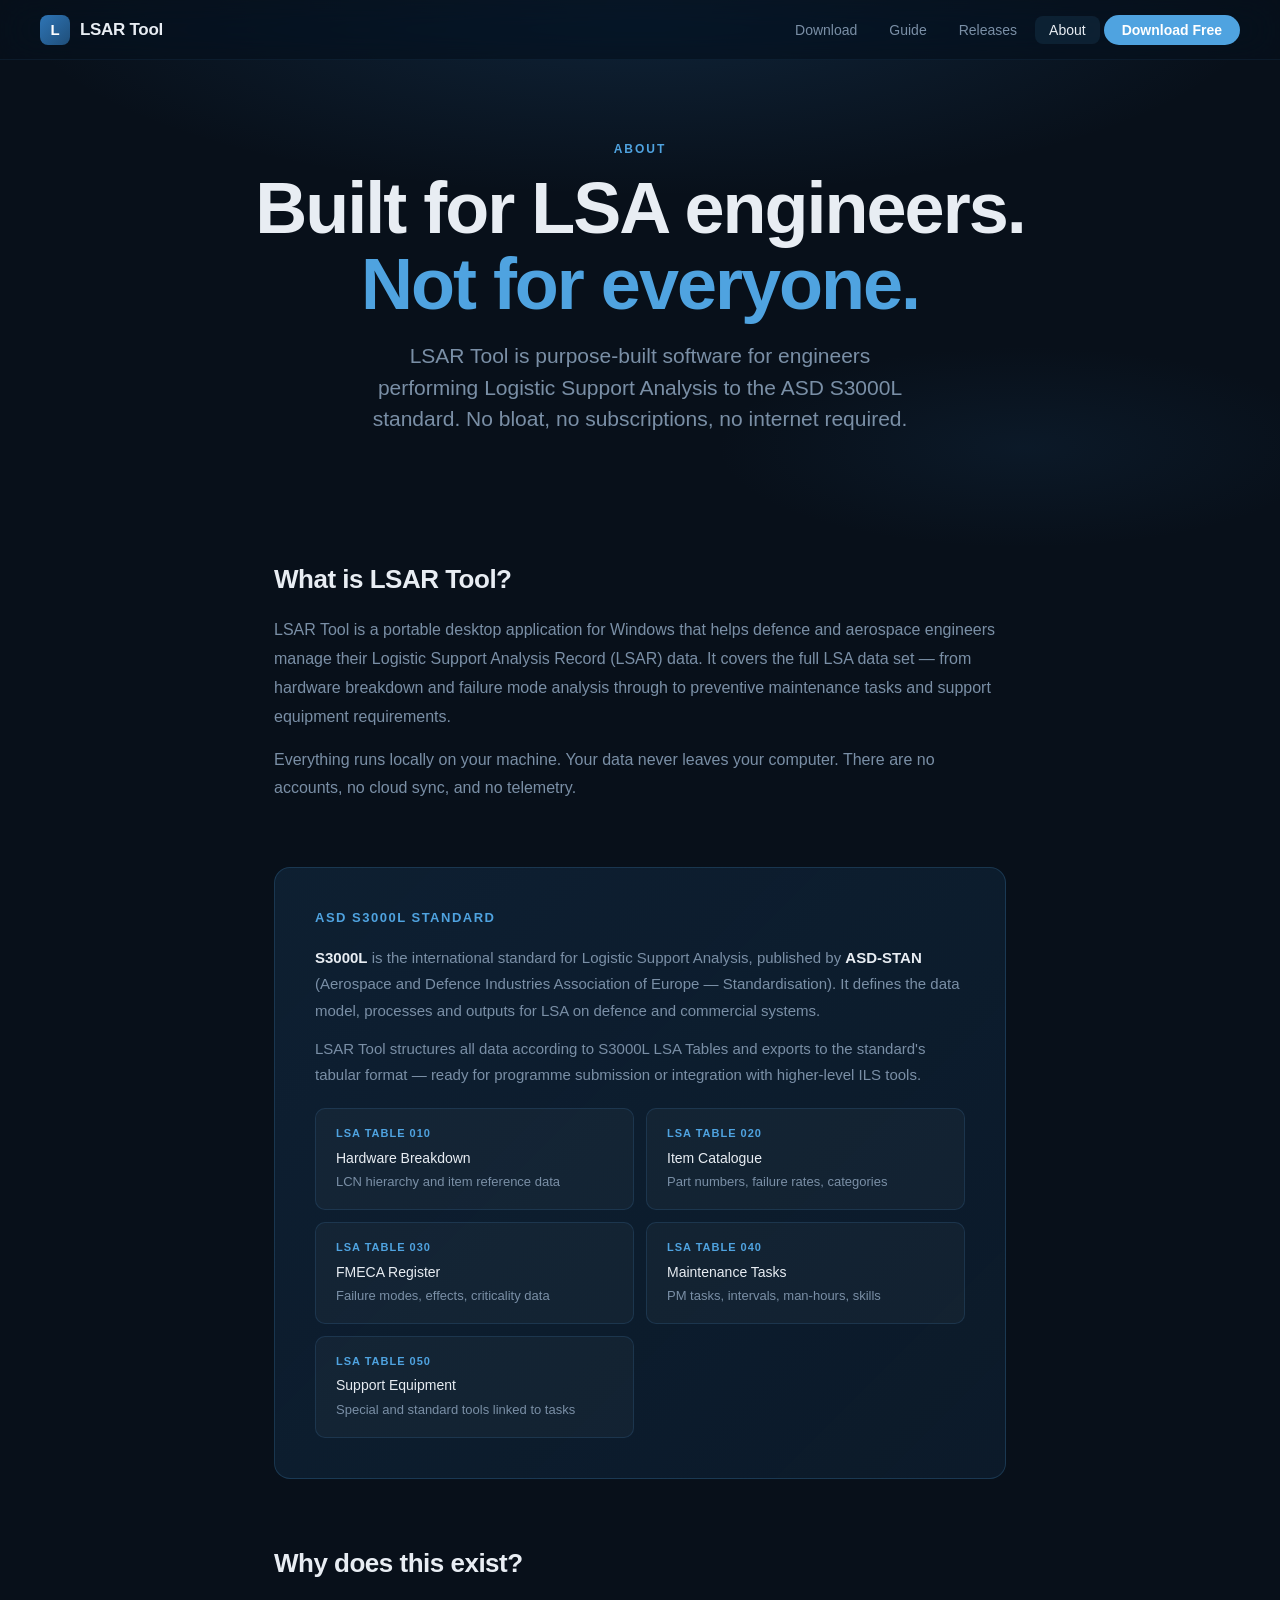
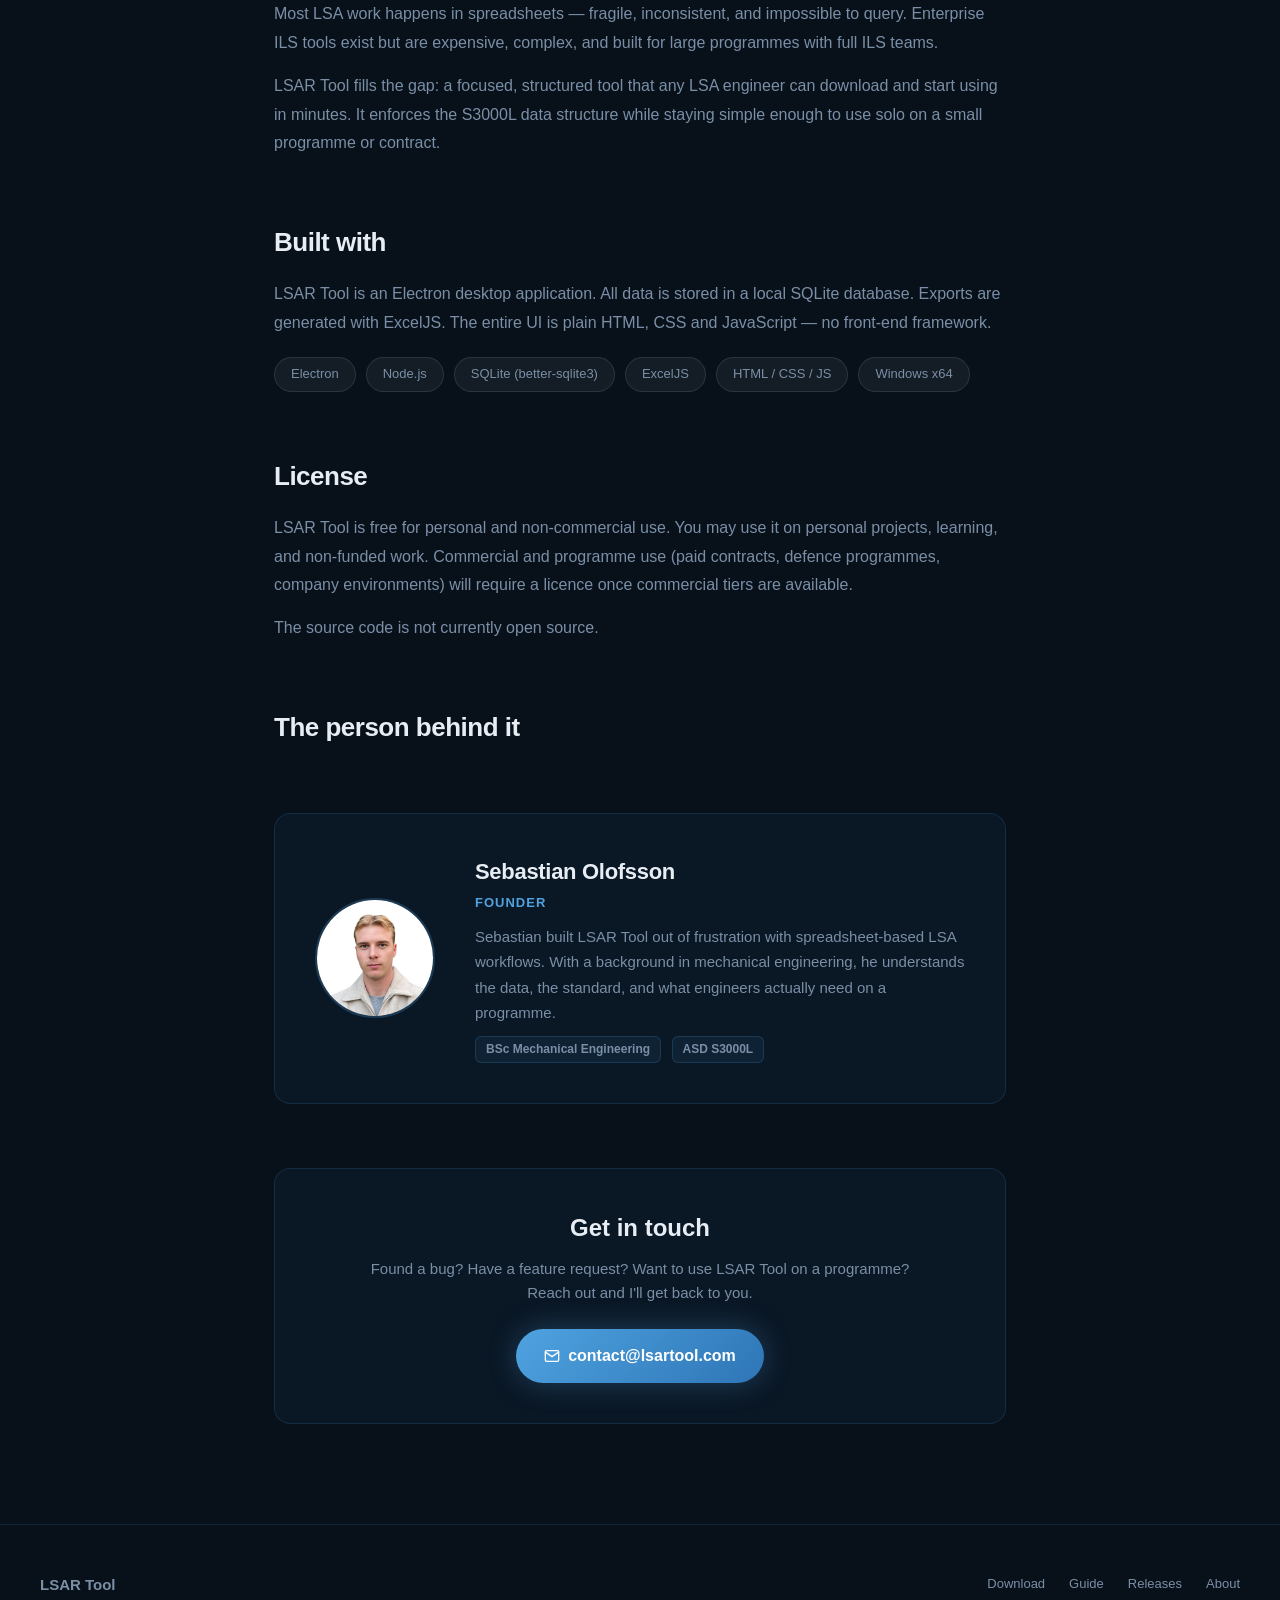
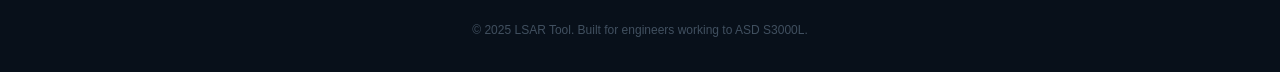
==== about.html @ 2693b004 "Add files via upload" ====
<!DOCTYPE html>
<html lang="en">
<head>
  <meta charset="UTF-8">
  <meta name="viewport" content="width=device-width, initial-scale=1.0">
  <title>LSAR Tool — About</title>
  <link rel="stylesheet" href="css/style.css">
  <style>
    .about-hero {
      min-height: 60vh;
      display: flex; flex-direction: column;
      align-items: center; justify-content: center;
      text-align: center;
      padding: 140px 24px 80px;
      position: relative; overflow: hidden;
    }
    .about-hero .hero-bg { position: absolute; inset: 0; z-index: 0;
      background:
        radial-gradient(ellipse 70% 50% at 50% 0%, rgba(46,117,182,0.2) 0%, transparent 70%),
        radial-gradient(ellipse 40% 30% at 80% 80%, rgba(31,78,121,0.15) 0%, transparent 60%);
    }
    .about-hero > * { position: relative; z-index: 1; }

    .about-body {
      max-width: 780px;
      margin: 0 auto;
      padding: 0 24px 100px;
    }

    .about-section { margin-bottom: 64px; }
    .about-section h2 {
      font-size: 26px; font-weight: 700; letter-spacing: -0.5px;
      margin-bottom: 16px; color: var(--text);
    }
    .about-section p {
      font-size: 16px; color: var(--muted); line-height: 1.8;
      margin-bottom: 14px;
    }

    .standard-card {
      background: linear-gradient(135deg, rgba(31,78,121,0.25), rgba(46,117,182,0.1));
      border: 1px solid rgba(79,163,224,0.2);
      border-radius: var(--radius);
      padding: 40px;
      margin-bottom: 64px;
    }
    .standard-card h3 {
      font-size: 13px; font-weight: 700; letter-spacing: 1.5px;
      text-transform: uppercase; color: var(--accent);
      margin-bottom: 16px;
    }
    .standard-card p { font-size: 15px; color: var(--muted); line-height: 1.75; }
    .standard-card strong { color: var(--text); }

    .table-list {
      display: grid; grid-template-columns: repeat(2, 1fr); gap: 12px;
      margin-top: 20px;
    }
    .table-item {
      background: rgba(255,255,255,0.03);
      border: 1px solid var(--border);
      border-radius: 10px;
      padding: 16px 20px;
    }
    .table-item .t-num {
      font-size: 11px; font-weight: 700; letter-spacing: 1px;
      text-transform: uppercase; color: var(--accent); margin-bottom: 4px;
    }
    .table-item .t-name { font-size: 14px; color: var(--text); font-weight: 500; }
    .table-item .t-desc { font-size: 13px; color: var(--muted); margin-top: 3px; }

    .tech-stack {
      display: flex; flex-wrap: wrap; gap: 10px;
      margin-top: 20px;
    }
    .tech-pill {
      background: rgba(255,255,255,0.05);
      border: 1px solid rgba(255,255,255,0.1);
      border-radius: 20px;
      padding: 6px 16px;
      font-size: 13px; color: var(--muted);
      transition: all .2s;
    }
    .tech-pill:hover { border-color: rgba(79,163,224,0.3); color: var(--text); }

    .founder-card {
      display: flex; align-items: center; gap: 40px;
      background: var(--glass);
      border: 1px solid var(--border);
      border-radius: var(--radius);
      padding: 40px;
      margin-bottom: 64px;
    }
    .founder-photo {
      width: 120px; height: 120px; border-radius: 50%; flex-shrink: 0;
      object-fit: cover; object-position: top;
      border: 2px solid rgba(79,163,224,0.25);
    }
    .founder-info h3 {
      font-size: 22px; font-weight: 700; letter-spacing: -0.3px;
      margin-bottom: 4px; color: var(--text);
    }
    .founder-info .founder-title {
      font-size: 13px; color: var(--accent); font-weight: 600;
      text-transform: uppercase; letter-spacing: 1px; margin-bottom: 10px;
    }
    .founder-info p {
      font-size: 15px; color: var(--muted); line-height: 1.7; margin-bottom: 0;
    }
    .founder-badge {
      display: inline-block;
      background: rgba(79,163,224,0.08);
      border: 1px solid rgba(79,163,224,0.18);
      border-radius: 6px;
      padding: 3px 10px;
      font-size: 12px; font-weight: 600; color: var(--muted);
      margin-right: 6px; margin-top: 10px;
    }

    .contact-card {
      background: var(--glass);
      border: 1px solid var(--border);
      border-radius: var(--radius);
      padding: 40px;
      text-align: center;
    }
    .contact-card h2 { font-size: 24px; font-weight: 700; margin-bottom: 10px; }
    .contact-card p { font-size: 15px; color: var(--muted); margin-bottom: 24px; line-height: 1.6; }

    @media (max-width: 600px) {
      .founder-card { flex-direction: column; align-items: flex-start; gap: 24px; }
    }

    @media (max-width: 600px) {
      .table-list { grid-template-columns: 1fr; }
    }
  </style>
</head>
<body>

<nav class="nav">
  <a href="index.html" class="nav-logo">
    <div class="nav-logo-icon">L</div>
    LSAR Tool
  </a>
  <ul class="nav-links">
    <li><a href="index.html">Download</a></li>
    <li><a href="guide.html">Guide</a></li>
    <li><a href="releases.html">Releases</a></li>
    <li><a href="about.html">About</a></li>
    <li><a href="index.html#download" class="nav-cta">Download Free</a></li>
  </ul>
</nav>

<!-- Hero -->
<section class="about-hero">
  <div class="hero-bg"></div>
  <p class="section-eyebrow reveal">About</p>
  <h1 style="font-size:clamp(40px,7vw,72px); font-weight:700; letter-spacing:-2px; line-height:1.05; margin-bottom:18px;">
    Built for LSA engineers.<br><span style="color:var(--accent);">Not for everyone.</span>
  </h1>
  <p class="hero-sub reveal" style="max-width:560px;">
    LSAR Tool is purpose-built software for engineers performing Logistic Support Analysis to the ASD S3000L standard. No bloat, no subscriptions, no internet required.
  </p>
</section>

<div class="about-body">

  <!-- What it is -->
  <div class="about-section reveal">
    <h2>What is LSAR Tool?</h2>
    <p>LSAR Tool is a portable desktop application for Windows that helps defence and aerospace engineers manage their Logistic Support Analysis Record (LSAR) data. It covers the full LSA data set — from hardware breakdown and failure mode analysis through to preventive maintenance tasks and support equipment requirements.</p>
    <p>Everything runs locally on your machine. Your data never leaves your computer. There are no accounts, no cloud sync, and no telemetry.</p>
  </div>

  <!-- S3000L standard -->
  <div class="standard-card reveal">
    <h3>ASD S3000L Standard</h3>
    <p><strong>S3000L</strong> is the international standard for Logistic Support Analysis, published by <strong>ASD-STAN</strong> (Aerospace and Defence Industries Association of Europe — Standardisation). It defines the data model, processes and outputs for LSA on defence and commercial systems.</p>
    <p style="margin-top:12px; margin-bottom:0;">LSAR Tool structures all data according to S3000L LSA Tables and exports to the standard's tabular format — ready for programme submission or integration with higher-level ILS tools.</p>
    <div class="table-list">
      <div class="table-item">
        <div class="t-num">LSA Table 010</div>
        <div class="t-name">Hardware Breakdown</div>
        <div class="t-desc">LCN hierarchy and item reference data</div>
      </div>
      <div class="table-item">
        <div class="t-num">LSA Table 020</div>
        <div class="t-name">Item Catalogue</div>
        <div class="t-desc">Part numbers, failure rates, categories</div>
      </div>
      <div class="table-item">
        <div class="t-num">LSA Table 030</div>
        <div class="t-name">FMECA Register</div>
        <div class="t-desc">Failure modes, effects, criticality data</div>
      </div>
      <div class="table-item">
        <div class="t-num">LSA Table 040</div>
        <div class="t-name">Maintenance Tasks</div>
        <div class="t-desc">PM tasks, intervals, man-hours, skills</div>
      </div>
      <div class="table-item">
        <div class="t-num">LSA Table 050</div>
        <div class="t-name">Support Equipment</div>
        <div class="t-desc">Special and standard tools linked to tasks</div>
      </div>
    </div>
  </div>

  <!-- Why -->
  <div class="about-section reveal">
    <h2>Why does this exist?</h2>
    <p>Most LSA work happens in spreadsheets — fragile, inconsistent, and impossible to query. Enterprise ILS tools exist but are expensive, complex, and built for large programmes with full ILS teams.</p>
    <p>LSAR Tool fills the gap: a focused, structured tool that any LSA engineer can download and start using in minutes. It enforces the S3000L data structure while staying simple enough to use solo on a small programme or contract.</p>
  </div>

  <!-- Tech stack -->
  <div class="about-section reveal">
    <h2>Built with</h2>
    <p>LSAR Tool is an Electron desktop application. All data is stored in a local SQLite database. Exports are generated with ExcelJS. The entire UI is plain HTML, CSS and JavaScript — no front-end framework.</p>
    <div class="tech-stack">
      <span class="tech-pill">Electron</span>
      <span class="tech-pill">Node.js</span>
      <span class="tech-pill">SQLite (better-sqlite3)</span>
      <span class="tech-pill">ExcelJS</span>
      <span class="tech-pill">HTML / CSS / JS</span>
      <span class="tech-pill">Windows x64</span>
    </div>
  </div>

  <!-- License -->
  <div class="about-section reveal">
    <h2>License</h2>
    <p>LSAR Tool is free for personal and non-commercial use. You may use it on personal projects, learning, and non-funded work. Commercial and programme use (paid contracts, defence programmes, company environments) will require a licence once commercial tiers are available.</p>
    <p>The source code is not currently open source.</p>
  </div>

  <!-- Founder -->
  <div class="about-section reveal">
    <h2>The person behind it</h2>
  </div>
  <div class="founder-card reveal">
    <img src="img/sebastian.jpg" alt="Sebastian Olofsson" class="founder-photo">
    <div class="founder-info">
      <h3>Sebastian Olofsson</h3>
      <div class="founder-title">Founder</div>
      <p>Sebastian built LSAR Tool out of frustration with spreadsheet-based LSA workflows. With a background in mechanical engineering, he understands the data, the standard, and what engineers actually need on a programme.</p>
      <div>
        <span class="founder-badge">BSc Mechanical Engineering</span>
        <span class="founder-badge">ASD S3000L</span>
      </div>
    </div>
  </div>

  <!-- Contact -->
  <div class="contact-card reveal">
    <h2>Get in touch</h2>
    <p>Found a bug? Have a feature request? Want to use LSAR Tool on a programme?<br>Reach out and I'll get back to you.</p>
    <a href="mailto:contact@lsartool.com" class="btn btn-primary" style="display:inline-flex;">
      <svg width="16" height="16" viewBox="0 0 24 24" fill="none" stroke="currentColor" stroke-width="2" stroke-linecap="round" stroke-linejoin="round"><path d="M4 4h16c1.1 0 2 .9 2 2v12c0 1.1-.9 2-2 2H4c-1.1 0-2-.9-2-2V6c0-1.1.9-2 2-2z"/><polyline points="22,6 12,13 2,6"/></svg>
      contact@lsartool.com
    </a>
  </div>

</div>

<footer>
  <div class="footer-logo">LSAR Tool</div>
  <div class="footer-links">
    <a href="index.html">Download</a>
    <a href="guide.html">Guide</a>
    <a href="releases.html">Releases</a>
    <a href="about.html">About</a>
  </div>
  <p class="footer-copy">© 2025 LSAR Tool. Built for engineers working to ASD S3000L.</p>
</footer>

<script src="js/main.js"></script>
</body>
</html>
---- css/style.css ----
/* ── Reset & Base ─────────────────────────────────────────────────────────── */
*, *::before, *::after { box-sizing: border-box; margin: 0; padding: 0; }

:root {
  --bg:        #08101a;
  --bg2:       #0d1825;
  --navy:      #1F4E79;
  --blue:      #2E75B6;
  --accent:    #4fa3e0;
  --accent2:   #58c4f5;
  --gold:      #FFC000;
  --text:      #e8edf3;
  --muted:     #7a8fa6;
  --border:    rgba(79,163,224,0.15);
  --glass:     rgba(31,78,121,0.12);
  --radius:    16px;
  --font:      -apple-system, BlinkMacSystemFont, 'SF Pro Display', 'Segoe UI', 'Helvetica Neue', Arial, sans-serif;
}

html { scroll-behavior: smooth; font-size: 16px; }

body {
  background: var(--bg);
  color: var(--text);
  font-family: var(--font);
  line-height: 1.6;
  -webkit-font-smoothing: antialiased;
  overflow-x: hidden;
}

a { color: var(--accent); text-decoration: none; transition: color .2s; }
a:hover { color: var(--accent2); }

img { max-width: 100%; display: block; }

/* ── Nav ──────────────────────────────────────────────────────────────────── */
.nav {
  position: fixed; top: 0; left: 0; right: 0; z-index: 100;
  display: flex; align-items: center; justify-content: space-between;
  padding: 0 40px;
  height: 60px;
  background: rgba(8,16,26,0.7);
  backdrop-filter: blur(20px) saturate(180%);
  -webkit-backdrop-filter: blur(20px) saturate(180%);
  border-bottom: 1px solid rgba(79,163,224,0.08);
  transition: background .3s;
}
.nav.scrolled { background: rgba(8,16,26,0.92); }

.nav-logo {
  display: flex; align-items: center; gap: 10px;
  font-size: 17px; font-weight: 700; color: var(--text);
  letter-spacing: -0.3px;
}
.nav-logo-icon {
  width: 30px; height: 30px; border-radius: 8px;
  background: linear-gradient(135deg, #2E75B6, #1F4E79);
  display: flex; align-items: center; justify-content: center;
  font-size: 15px; font-weight: 900; color: #fff;
  flex-shrink: 0;
}

.nav-links {
  display: flex; align-items: center; gap: 4px;
  list-style: none;
}
.nav-links a {
  padding: 6px 14px; border-radius: 8px;
  font-size: 14px; font-weight: 500; color: var(--muted);
  transition: color .2s, background .2s;
}
.nav-links a:hover, .nav-links a.active {
  color: var(--text); background: rgba(79,163,224,0.1);
}

.nav-cta {
  background: var(--accent) !important;
  color: #fff !important;
  padding: 7px 18px !important;
  border-radius: 20px !important;
  font-weight: 600 !important;
  transition: background .2s, transform .15s !important;
}
.nav-cta:hover { background: var(--accent2) !important; transform: scale(1.03); }

/* ── Hero ─────────────────────────────────────────────────────────────────── */
.hero {
  min-height: 100vh;
  display: flex; flex-direction: column;
  align-items: center; justify-content: center;
  text-align: center;
  padding: 120px 24px 80px;
  position: relative;
  overflow: hidden;
}

.hero-bg {
  position: absolute; inset: 0; z-index: 0;
  background:
    radial-gradient(ellipse 80% 60% at 50% 0%, rgba(46,117,182,0.25) 0%, transparent 70%),
    radial-gradient(ellipse 50% 40% at 80% 80%, rgba(31,78,121,0.2) 0%, transparent 60%),
    radial-gradient(ellipse 40% 30% at 20% 60%, rgba(79,163,224,0.1) 0%, transparent 60%);
}

.hero-glow {
  position: absolute; top: -200px; left: 50%; transform: translateX(-50%);
  width: 800px; height: 800px; border-radius: 50%;
  background: radial-gradient(circle, rgba(46,117,182,0.15) 0%, transparent 70%);
  pointer-events: none;
  animation: pulse 6s ease-in-out infinite;
}
@keyframes pulse { 0%,100% { opacity:.6; transform:translateX(-50%) scale(1); } 50% { opacity:1; transform:translateX(-50%) scale(1.08); } }

.hero-badge {
  display: inline-flex; align-items: center; gap: 8px;
  background: rgba(79,163,224,0.1);
  border: 1px solid rgba(79,163,224,0.25);
  border-radius: 20px;
  padding: 6px 16px;
  font-size: 13px; font-weight: 500; color: var(--accent);
  margin-bottom: 28px;
  position: relative; z-index: 1;
}
.hero-badge-dot {
  width: 7px; height: 7px; border-radius: 50%;
  background: var(--accent); opacity: .8;
  animation: blink 2s ease-in-out infinite;
}
@keyframes blink { 0%,100% { opacity:.8; } 50% { opacity:.2; } }

.hero h1 {
  font-size: clamp(48px, 8vw, 88px);
  font-weight: 700;
  letter-spacing: -2px;
  line-height: 1.05;
  color: var(--text);
  position: relative; z-index: 1;
  margin-bottom: 22px;
}
.hero h1 span { color: var(--accent); }

.hero-sub {
  font-size: clamp(17px, 2.5vw, 21px);
  color: var(--muted);
  max-width: 600px;
  position: relative; z-index: 1;
  margin-bottom: 44px;
  font-weight: 400;
  line-height: 1.5;
}

.hero-actions {
  display: flex; align-items: center; gap: 14px; flex-wrap: wrap; justify-content: center;
  position: relative; z-index: 1;
}

.btn {
  display: inline-flex; align-items: center; gap: 8px;
  padding: 14px 28px; border-radius: 30px;
  font-size: 16px; font-weight: 600;
  transition: all .2s; cursor: pointer; border: none;
  text-decoration: none;
}
.btn-primary {
  background: linear-gradient(135deg, var(--accent), var(--blue));
  color: #fff;
  box-shadow: 0 0 30px rgba(79,163,224,0.3);
}
.btn-primary:hover { transform: translateY(-2px); box-shadow: 0 8px 40px rgba(79,163,224,0.45); color: #fff; }

.btn-secondary {
  background: rgba(255,255,255,0.05);
  color: var(--text);
  border: 1px solid var(--border);
}
.btn-secondary:hover { background: rgba(255,255,255,0.1); color: var(--text); transform: translateY(-2px); }

.hero-meta {
  position: relative; z-index: 1;
  margin-top: 20px; font-size: 13px; color: var(--muted);
}

/* ── Section ──────────────────────────────────────────────────────────────── */
.section {
  padding: 100px 24px;
  max-width: 1100px;
  margin: 0 auto;
}
.section-sm { padding: 60px 24px; }
.section-full { max-width: none; padding: 100px 5%; }

.section-eyebrow {
  font-size: 12px; font-weight: 700; letter-spacing: 2px;
  text-transform: uppercase; color: var(--accent);
  margin-bottom: 12px;
}
.section-title {
  font-size: clamp(32px, 5vw, 52px);
  font-weight: 700; letter-spacing: -1.5px; line-height: 1.1;
  margin-bottom: 18px;
}
.section-sub {
  font-size: 18px; color: var(--muted); max-width: 580px;
  line-height: 1.6; margin-bottom: 56px;
}

.text-center { text-align: center; }
.text-center .section-sub { margin: 0 auto 56px; }

/* ── Cards ────────────────────────────────────────────────────────────────── */
.card {
  background: var(--glass);
  border: 1px solid var(--border);
  border-radius: var(--radius);
  padding: 32px;
  transition: transform .25s, border-color .25s, box-shadow .25s;
  backdrop-filter: blur(10px);
}
.card:hover {
  transform: translateY(-4px);
  border-color: rgba(79,163,224,0.35);
  box-shadow: 0 20px 60px rgba(0,0,0,0.3), 0 0 0 1px rgba(79,163,224,0.1);
}

.card-icon {
  width: 48px; height: 48px; border-radius: 12px;
  background: linear-gradient(135deg, rgba(46,117,182,0.3), rgba(31,78,121,0.3));
  border: 1px solid rgba(79,163,224,0.2);
  display: flex; align-items: center; justify-content: center;
  font-size: 22px; margin-bottom: 18px;
}
.card h3 { font-size: 18px; font-weight: 600; margin-bottom: 8px; letter-spacing: -0.3px; }
.card p { font-size: 14px; color: var(--muted); line-height: 1.6; }

.grid-3 { display: grid; grid-template-columns: repeat(3,1fr); gap: 20px; }
.grid-2 { display: grid; grid-template-columns: repeat(2,1fr); gap: 24px; }

/* ── Divider ──────────────────────────────────────────────────────────────── */
.divider {
  height: 1px;
  background: linear-gradient(90deg, transparent, var(--border), transparent);
  margin: 0 5%;
}

/* ── Dark band ────────────────────────────────────────────────────────────── */
.band {
  background: var(--bg2);
  padding: 80px 24px;
}
.band-inner { max-width: 1100px; margin: 0 auto; }

/* ── Tag / badge ──────────────────────────────────────────────────────────── */
.tag {
  display: inline-block;
  padding: 3px 10px; border-radius: 6px;
  font-size: 11px; font-weight: 700; letter-spacing: .5px; text-transform: uppercase;
}
.tag-blue  { background: rgba(46,117,182,0.2); color: var(--accent); border: 1px solid rgba(79,163,224,0.2); }
.tag-gold  { background: rgba(255,192,0,0.15); color: var(--gold);   border: 1px solid rgba(255,192,0,0.25); }
.tag-green { background: rgba(63,185,80,0.15); color: #3fb950;       border: 1px solid rgba(63,185,80,0.25); }
.tag-gray  { background: rgba(255,255,255,0.07); color: var(--muted); border: 1px solid rgba(255,255,255,0.1); }

/* ── Footer ───────────────────────────────────────────────────────────────── */
footer {
  padding: 48px 40px 32px;
  border-top: 1px solid var(--border);
  display: flex; align-items: center; justify-content: space-between;
  flex-wrap: wrap; gap: 16px;
}
.footer-logo { font-size: 15px; font-weight: 700; color: var(--muted); }
.footer-links { display: flex; gap: 24px; }
.footer-links a { font-size: 13px; color: var(--muted); }
.footer-links a:hover { color: var(--text); }
.footer-copy { font-size: 12px; color: rgba(122,143,166,0.5); width: 100%; text-align: center; margin-top: 8px; }

/* ── Scroll reveal ────────────────────────────────────────────────────────── */
.reveal {
  opacity: 0; transform: translateY(30px);
  transition: opacity .7s cubic-bezier(.16,1,.3,1), transform .7s cubic-bezier(.16,1,.3,1);
}
.reveal.visible { opacity: 1; transform: translateY(0); }
.reveal-delay-1 { transition-delay: .1s; }
.reveal-delay-2 { transition-delay: .2s; }
.reveal-delay-3 { transition-delay: .3s; }
.reveal-delay-4 { transition-delay: .4s; }
.reveal-delay-5 { transition-delay: .5s; }

/* ── Steps ────────────────────────────────────────────────────────────────── */
.steps { display: flex; flex-direction: column; gap: 0; }
.step {
  display: flex; gap: 24px; align-items: flex-start;
  padding: 28px 0;
  border-bottom: 1px solid var(--border);
}
.step:last-child { border-bottom: none; }
.step-num {
  width: 38px; height: 38px; border-radius: 50%; flex-shrink: 0;
  background: linear-gradient(135deg, var(--blue), var(--navy));
  display: flex; align-items: center; justify-content: center;
  font-size: 15px; font-weight: 700; color: #fff;
  margin-top: 3px;
}
.step-content h3 { font-size: 17px; font-weight: 600; margin-bottom: 6px; }
.step-content p  { font-size: 14px; color: var(--muted); line-height: 1.6; }

/* ── Changelog ────────────────────────────────────────────────────────────── */
.release {
  padding: 36px;
  background: var(--glass);
  border: 1px solid var(--border);
  border-radius: var(--radius);
  margin-bottom: 20px;
  transition: border-color .2s;
}
.release:hover { border-color: rgba(79,163,224,0.3); }
.release-header { display: flex; align-items: center; gap: 14px; margin-bottom: 20px; flex-wrap: wrap; }
.release-version { font-size: 22px; font-weight: 700; letter-spacing: -0.5px; }
.release-date { font-size: 13px; color: var(--muted); }
.release-list { list-style: none; display: flex; flex-direction: column; gap: 8px; }
.release-list li {
  display: flex; align-items: flex-start; gap: 10px;
  font-size: 14px; color: var(--muted);
  padding: 6px 0; border-bottom: 1px solid rgba(255,255,255,0.04);
}
.release-list li:last-child { border-bottom: none; }
.release-list li::before { content: '—'; color: var(--accent); flex-shrink: 0; margin-top: 1px; }

/* ── About ────────────────────────────────────────────────────────────────── */
.about-hero { padding-top: 140px; padding-bottom: 60px; }
.standard-card {
  background: linear-gradient(135deg, rgba(31,78,121,0.25), rgba(46,117,182,0.1));
  border: 1px solid rgba(79,163,224,0.2);
  border-radius: var(--radius);
  padding: 40px;
}

/* ── Responsive ───────────────────────────────────────────────────────────── */
@media (max-width: 768px) {
  .nav { padding: 0 20px; }
  .nav-links { display: none; }
  .grid-3, .grid-2 { grid-template-columns: 1fr; }
  .section { padding: 70px 20px; }
  footer { flex-direction: column; text-align: center; }
  .footer-links { justify-content: center; }
}
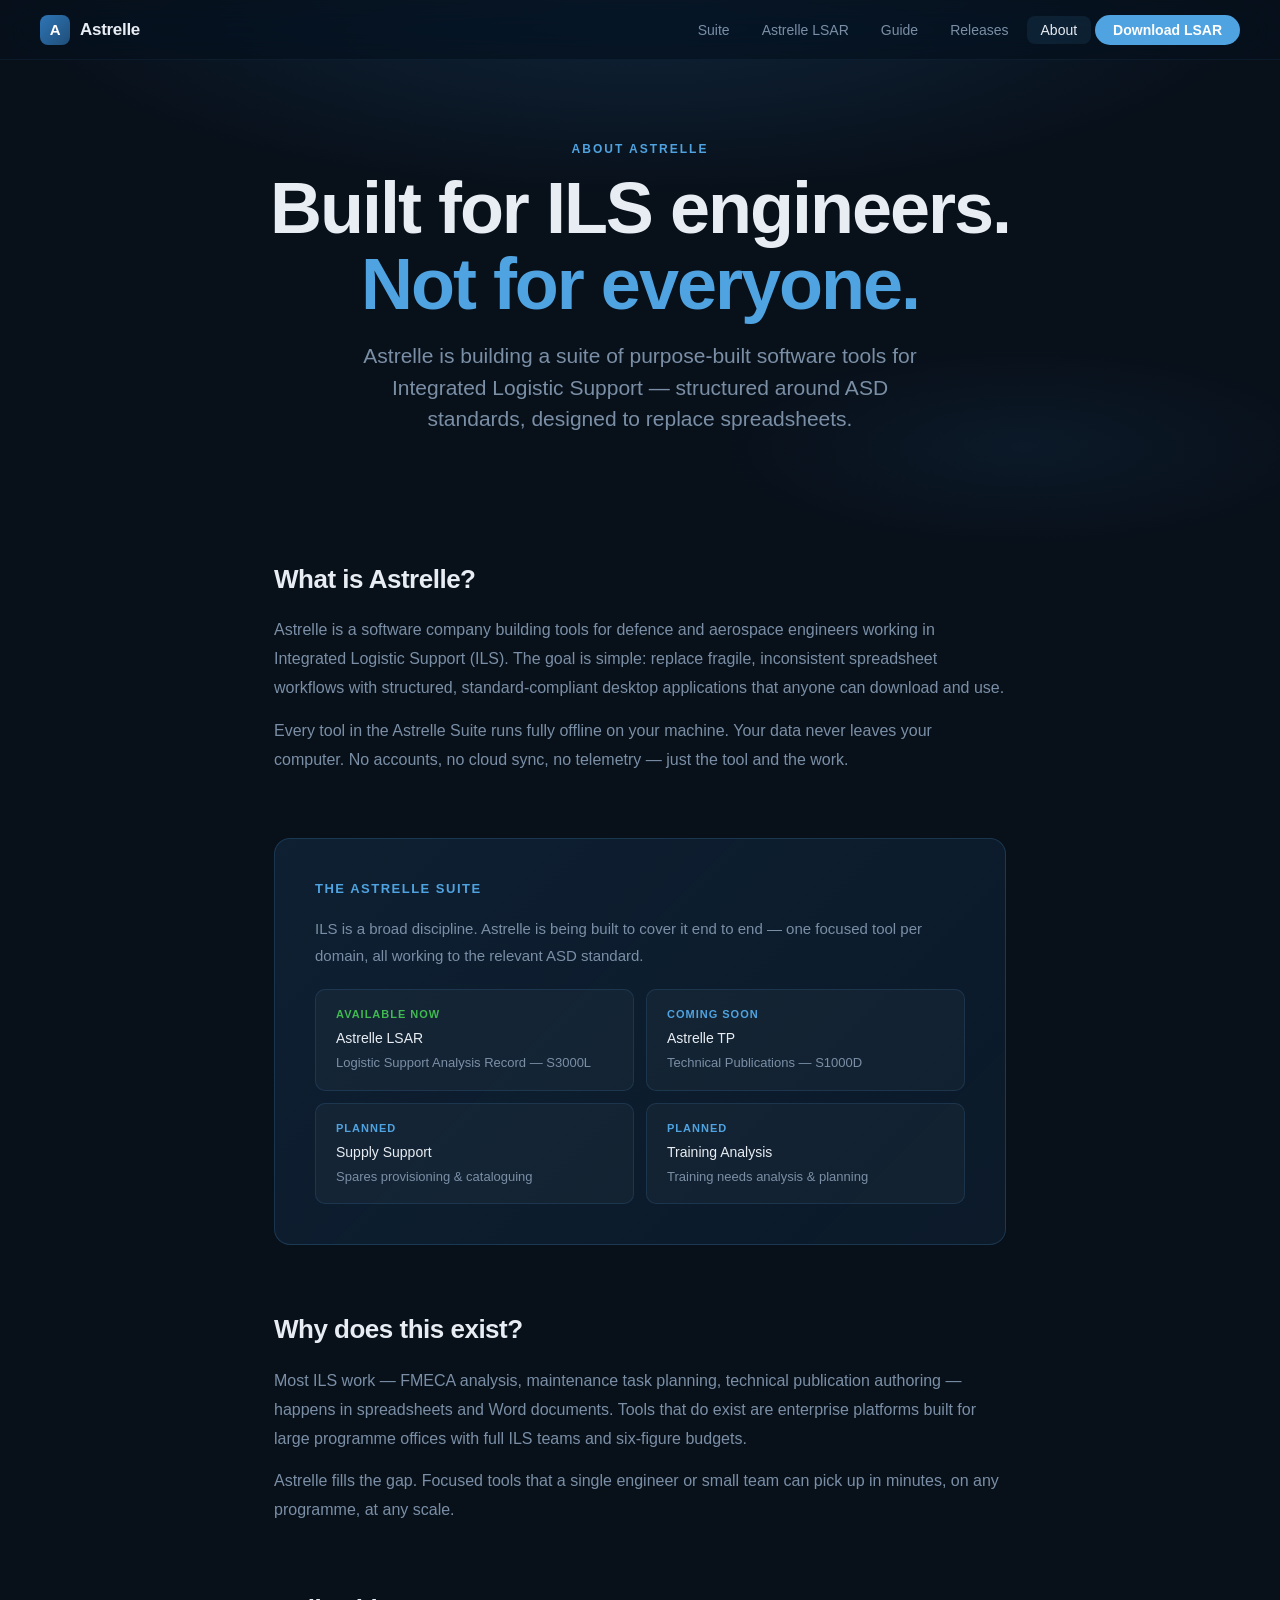
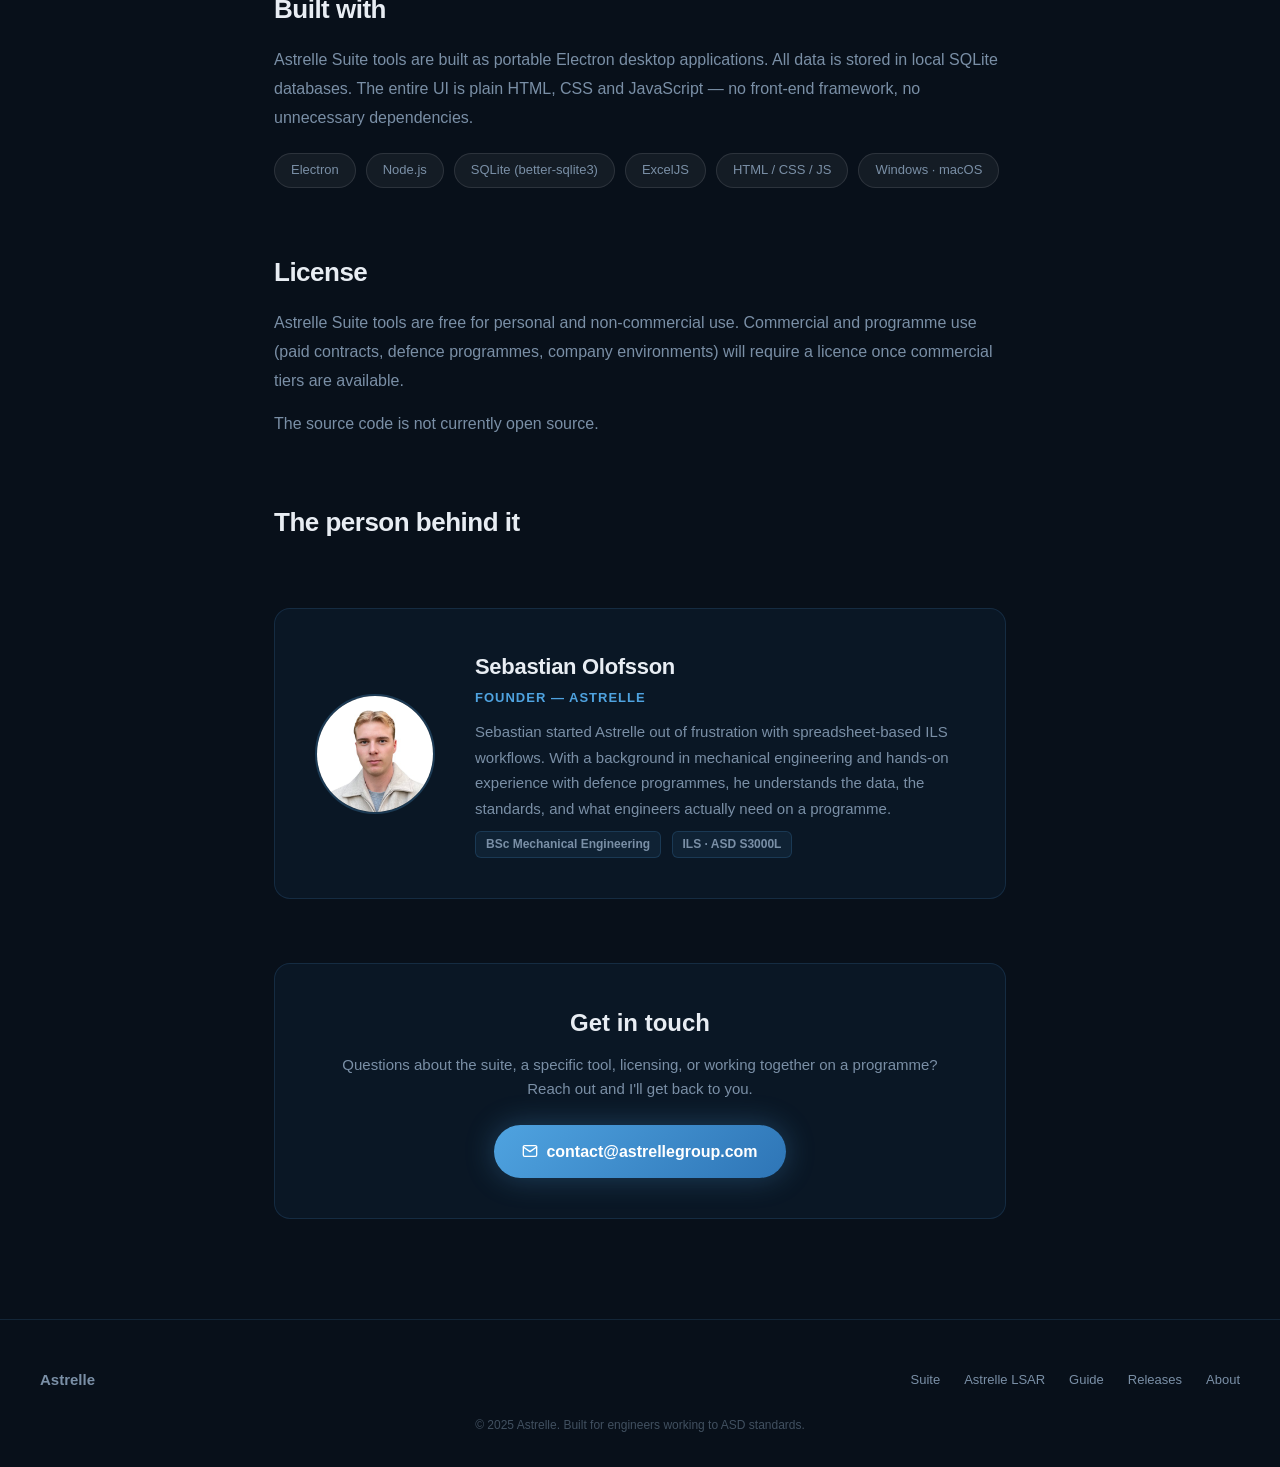
==== commit d6941408: "Add files via upload" ====
--- a/about.html
+++ b/about.html
@@ -3,7 +3,7 @@
 <head>
   <meta charset="UTF-8">
   <meta name="viewport" content="width=device-width, initial-scale=1.0">
-  <title>LSAR Tool — About</title>
+  <title>Astrelle — About</title>
   <link rel="stylesheet" href="css/style.css">
   <style>
     .about-hero {
@@ -140,69 +140,64 @@
 
 <nav class="nav">
   <a href="index.html" class="nav-logo">
-    <div class="nav-logo-icon">L</div>
-    LSAR Tool
+    <div class="nav-logo-icon">A</div>
+    Astrelle
   </a>
   <ul class="nav-links">
-    <li><a href="index.html">Download</a></li>
+    <li><a href="index.html">Suite</a></li>
+    <li><a href="lsar.html">Astrelle LSAR</a></li>
     <li><a href="guide.html">Guide</a></li>
     <li><a href="releases.html">Releases</a></li>
     <li><a href="about.html">About</a></li>
-    <li><a href="index.html#download" class="nav-cta">Download Free</a></li>
+    <li><a href="lsar.html#download" class="nav-cta">Download LSAR</a></li>
   </ul>
 </nav>
 
 <!-- Hero -->
 <section class="about-hero">
   <div class="hero-bg"></div>
-  <p class="section-eyebrow reveal">About</p>
+  <p class="section-eyebrow reveal">About Astrelle</p>
   <h1 style="font-size:clamp(40px,7vw,72px); font-weight:700; letter-spacing:-2px; line-height:1.05; margin-bottom:18px;">
-    Built for LSA engineers.<br><span style="color:var(--accent);">Not for everyone.</span>
+    Built for ILS engineers.<br><span style="color:var(--accent);">Not for everyone.</span>
   </h1>
-  <p class="hero-sub reveal" style="max-width:560px;">
-    LSAR Tool is purpose-built software for engineers performing Logistic Support Analysis to the ASD S3000L standard. No bloat, no subscriptions, no internet required.
+  <p class="hero-sub reveal" style="max-width:580px;">
+    Astrelle is building a suite of purpose-built software tools for Integrated Logistic Support — structured around ASD standards, designed to replace spreadsheets.
   </p>
 </section>
 
 <div class="about-body">
 
-  <!-- What it is -->
-  <div class="about-section reveal">
-    <h2>What is LSAR Tool?</h2>
-    <p>LSAR Tool is a portable desktop application for Windows that helps defence and aerospace engineers manage their Logistic Support Analysis Record (LSAR) data. It covers the full LSA data set — from hardware breakdown and failure mode analysis through to preventive maintenance tasks and support equipment requirements.</p>
-    <p>Everything runs locally on your machine. Your data never leaves your computer. There are no accounts, no cloud sync, and no telemetry.</p>
-  </div>
-
-  <!-- S3000L standard -->
+  <!-- What is Astrelle -->
+  <div class="about-section reveal">
+    <h2>What is Astrelle?</h2>
+    <p>Astrelle is a software company building tools for defence and aerospace engineers working in Integrated Logistic Support (ILS). The goal is simple: replace fragile, inconsistent spreadsheet workflows with structured, standard-compliant desktop applications that anyone can download and use.</p>
+    <p>Every tool in the Astrelle Suite runs fully offline on your machine. Your data never leaves your computer. No accounts, no cloud sync, no telemetry — just the tool and the work.</p>
+  </div>
+
+  <!-- The suite -->
   <div class="standard-card reveal">
-    <h3>ASD S3000L Standard</h3>
-    <p><strong>S3000L</strong> is the international standard for Logistic Support Analysis, published by <strong>ASD-STAN</strong> (Aerospace and Defence Industries Association of Europe — Standardisation). It defines the data model, processes and outputs for LSA on defence and commercial systems.</p>
-    <p style="margin-top:12px; margin-bottom:0;">LSAR Tool structures all data according to S3000L LSA Tables and exports to the standard's tabular format — ready for programme submission or integration with higher-level ILS tools.</p>
-    <div class="table-list">
-      <div class="table-item">
-        <div class="t-num">LSA Table 010</div>
-        <div class="t-name">Hardware Breakdown</div>
-        <div class="t-desc">LCN hierarchy and item reference data</div>
-      </div>
-      <div class="table-item">
-        <div class="t-num">LSA Table 020</div>
-        <div class="t-name">Item Catalogue</div>
-        <div class="t-desc">Part numbers, failure rates, categories</div>
-      </div>
-      <div class="table-item">
-        <div class="t-num">LSA Table 030</div>
-        <div class="t-name">FMECA Register</div>
-        <div class="t-desc">Failure modes, effects, criticality data</div>
-      </div>
-      <div class="table-item">
-        <div class="t-num">LSA Table 040</div>
-        <div class="t-name">Maintenance Tasks</div>
-        <div class="t-desc">PM tasks, intervals, man-hours, skills</div>
-      </div>
-      <div class="table-item">
-        <div class="t-num">LSA Table 050</div>
-        <div class="t-name">Support Equipment</div>
-        <div class="t-desc">Special and standard tools linked to tasks</div>
+    <h3>The Astrelle Suite</h3>
+    <p>ILS is a broad discipline. Astrelle is being built to cover it end to end — one focused tool per domain, all working to the relevant ASD standard.</p>
+    <div class="table-list" style="margin-top:20px;">
+      <div class="table-item">
+        <div class="t-num" style="color:#3fb950;">Available now</div>
+        <div class="t-name">Astrelle LSAR</div>
+        <div class="t-desc">Logistic Support Analysis Record — S3000L</div>
+      </div>
+      <div class="table-item">
+        <div class="t-num">Coming soon</div>
+        <div class="t-name">Astrelle TP</div>
+        <div class="t-desc">Technical Publications — S1000D</div>
+      </div>
+      <div class="table-item">
+        <div class="t-num">Planned</div>
+        <div class="t-name">Supply Support</div>
+        <div class="t-desc">Spares provisioning & cataloguing</div>
+      </div>
+      <div class="table-item">
+        <div class="t-num">Planned</div>
+        <div class="t-name">Training Analysis</div>
+        <div class="t-desc">Training needs analysis & planning</div>
       </div>
     </div>
   </div>
@@ -210,28 +205,28 @@
   <!-- Why -->
   <div class="about-section reveal">
     <h2>Why does this exist?</h2>
-    <p>Most LSA work happens in spreadsheets — fragile, inconsistent, and impossible to query. Enterprise ILS tools exist but are expensive, complex, and built for large programmes with full ILS teams.</p>
-    <p>LSAR Tool fills the gap: a focused, structured tool that any LSA engineer can download and start using in minutes. It enforces the S3000L data structure while staying simple enough to use solo on a small programme or contract.</p>
-  </div>
-
-  <!-- Tech stack -->
+    <p>Most ILS work — FMECA analysis, maintenance task planning, technical publication authoring — happens in spreadsheets and Word documents. Tools that do exist are enterprise platforms built for large programme offices with full ILS teams and six-figure budgets.</p>
+    <p>Astrelle fills the gap. Focused tools that a single engineer or small team can pick up in minutes, on any programme, at any scale.</p>
+  </div>
+
+  <!-- Built with -->
   <div class="about-section reveal">
     <h2>Built with</h2>
-    <p>LSAR Tool is an Electron desktop application. All data is stored in a local SQLite database. Exports are generated with ExcelJS. The entire UI is plain HTML, CSS and JavaScript — no front-end framework.</p>
+    <p>Astrelle Suite tools are built as portable Electron desktop applications. All data is stored in local SQLite databases. The entire UI is plain HTML, CSS and JavaScript — no front-end framework, no unnecessary dependencies.</p>
     <div class="tech-stack">
       <span class="tech-pill">Electron</span>
       <span class="tech-pill">Node.js</span>
       <span class="tech-pill">SQLite (better-sqlite3)</span>
       <span class="tech-pill">ExcelJS</span>
       <span class="tech-pill">HTML / CSS / JS</span>
-      <span class="tech-pill">Windows x64</span>
+      <span class="tech-pill">Windows · macOS</span>
     </div>
   </div>
 
   <!-- License -->
   <div class="about-section reveal">
     <h2>License</h2>
-    <p>LSAR Tool is free for personal and non-commercial use. You may use it on personal projects, learning, and non-funded work. Commercial and programme use (paid contracts, defence programmes, company environments) will require a licence once commercial tiers are available.</p>
+    <p>Astrelle Suite tools are free for personal and non-commercial use. Commercial and programme use (paid contracts, defence programmes, company environments) will require a licence once commercial tiers are available.</p>
     <p>The source code is not currently open source.</p>
   </div>
 
@@ -243,11 +238,11 @@
     <img src="img/sebastian.jpg" alt="Sebastian Olofsson" class="founder-photo">
     <div class="founder-info">
       <h3>Sebastian Olofsson</h3>
-      <div class="founder-title">Founder</div>
-      <p>Sebastian built LSAR Tool out of frustration with spreadsheet-based LSA workflows. With a background in mechanical engineering, he understands the data, the standard, and what engineers actually need on a programme.</p>
+      <div class="founder-title">Founder — Astrelle</div>
+      <p>Sebastian started Astrelle out of frustration with spreadsheet-based ILS workflows. With a background in mechanical engineering and hands-on experience with defence programmes, he understands the data, the standards, and what engineers actually need on a programme.</p>
       <div>
         <span class="founder-badge">BSc Mechanical Engineering</span>
-        <span class="founder-badge">ASD S3000L</span>
+        <span class="founder-badge">ILS · ASD S3000L</span>
       </div>
     </div>
   </div>
@@ -255,24 +250,25 @@
   <!-- Contact -->
   <div class="contact-card reveal">
     <h2>Get in touch</h2>
-    <p>Found a bug? Have a feature request? Want to use LSAR Tool on a programme?<br>Reach out and I'll get back to you.</p>
-    <a href="mailto:contact@lsartool.com" class="btn btn-primary" style="display:inline-flex;">
+    <p>Questions about the suite, a specific tool, licensing, or working together on a programme?<br>Reach out and I'll get back to you.</p>
+    <a href="mailto:contact@astrellegroup.com" class="btn btn-primary" style="display:inline-flex;">
       <svg width="16" height="16" viewBox="0 0 24 24" fill="none" stroke="currentColor" stroke-width="2" stroke-linecap="round" stroke-linejoin="round"><path d="M4 4h16c1.1 0 2 .9 2 2v12c0 1.1-.9 2-2 2H4c-1.1 0-2-.9-2-2V6c0-1.1.9-2 2-2z"/><polyline points="22,6 12,13 2,6"/></svg>
-      contact@lsartool.com
+      contact@astrellegroup.com
     </a>
   </div>
 
 </div>
 
 <footer>
-  <div class="footer-logo">LSAR Tool</div>
+  <div class="footer-logo">Astrelle</div>
   <div class="footer-links">
-    <a href="index.html">Download</a>
+    <a href="index.html">Suite</a>
+    <a href="lsar.html">Astrelle LSAR</a>
     <a href="guide.html">Guide</a>
     <a href="releases.html">Releases</a>
     <a href="about.html">About</a>
   </div>
-  <p class="footer-copy">© 2025 LSAR Tool. Built for engineers working to ASD S3000L.</p>
+  <p class="footer-copy">© 2025 Astrelle. Built for engineers working to ASD standards.</p>
 </footer>
 
 <script src="js/main.js"></script>
--- a/css/style.css
+++ b/css/style.css
@@ -83,6 +83,62 @@
 }
 .nav-cta:hover { background: var(--accent2) !important; transform: scale(1.03); }
 
+/* ── Product sub-nav ──────────────────────────────────────────────────────── */
+.product-nav {
+  position: fixed; top: 60px; left: 0; right: 0; z-index: 99;
+  display: flex; align-items: center;
+  padding: 0 40px;
+  height: 44px;
+  background: rgba(13,24,37,0.85);
+  backdrop-filter: blur(20px) saturate(180%);
+  -webkit-backdrop-filter: blur(20px) saturate(180%);
+  border-bottom: 1px solid rgba(79,163,224,0.1);
+  gap: 0;
+}
+.product-nav-label {
+  display: flex; align-items: center; gap: 8px;
+  font-size: 13px; font-weight: 700; color: var(--text);
+  padding-right: 20px;
+  border-right: 1px solid rgba(255,255,255,0.08);
+  margin-right: 16px;
+  white-space: nowrap;
+}
+.product-nav-label .pnav-dot {
+  width: 7px; height: 7px; border-radius: 50%;
+  background: #3fb950;
+  flex-shrink: 0;
+}
+.product-nav-links {
+  display: flex; align-items: center; gap: 4px;
+  list-style: none;
+  flex: 1;
+}
+.product-nav-links a {
+  font-size: 13px; color: var(--muted);
+  padding: 5px 12px; border-radius: 6px;
+  transition: all .2s;
+}
+.product-nav-links a:hover { color: var(--text); background: rgba(255,255,255,0.05); }
+.product-nav-links a.active { color: var(--accent); background: rgba(79,163,224,0.08); font-weight: 500; }
+.product-nav-cta {
+  font-size: 12px; font-weight: 600; color: var(--accent) !important;
+  border: 1px solid rgba(79,163,224,0.3);
+  padding: 5px 14px !important; border-radius: 14px;
+  transition: all .2s !important;
+}
+.product-nav-cta:hover {
+  background: rgba(79,163,224,0.1) !important;
+  border-color: rgba(79,163,224,0.5) !important;
+}
+
+/* when product-nav is present, push content down further */
+.has-product-nav { padding-top: 104px !important; }
+
+@media (max-width: 640px) {
+  .product-nav { padding: 0 16px; }
+  .product-nav-label { display: none; }
+}
+
 /* ── Hero ─────────────────────────────────────────────────────────────────── */
 .hero {
   min-height: 100vh;
